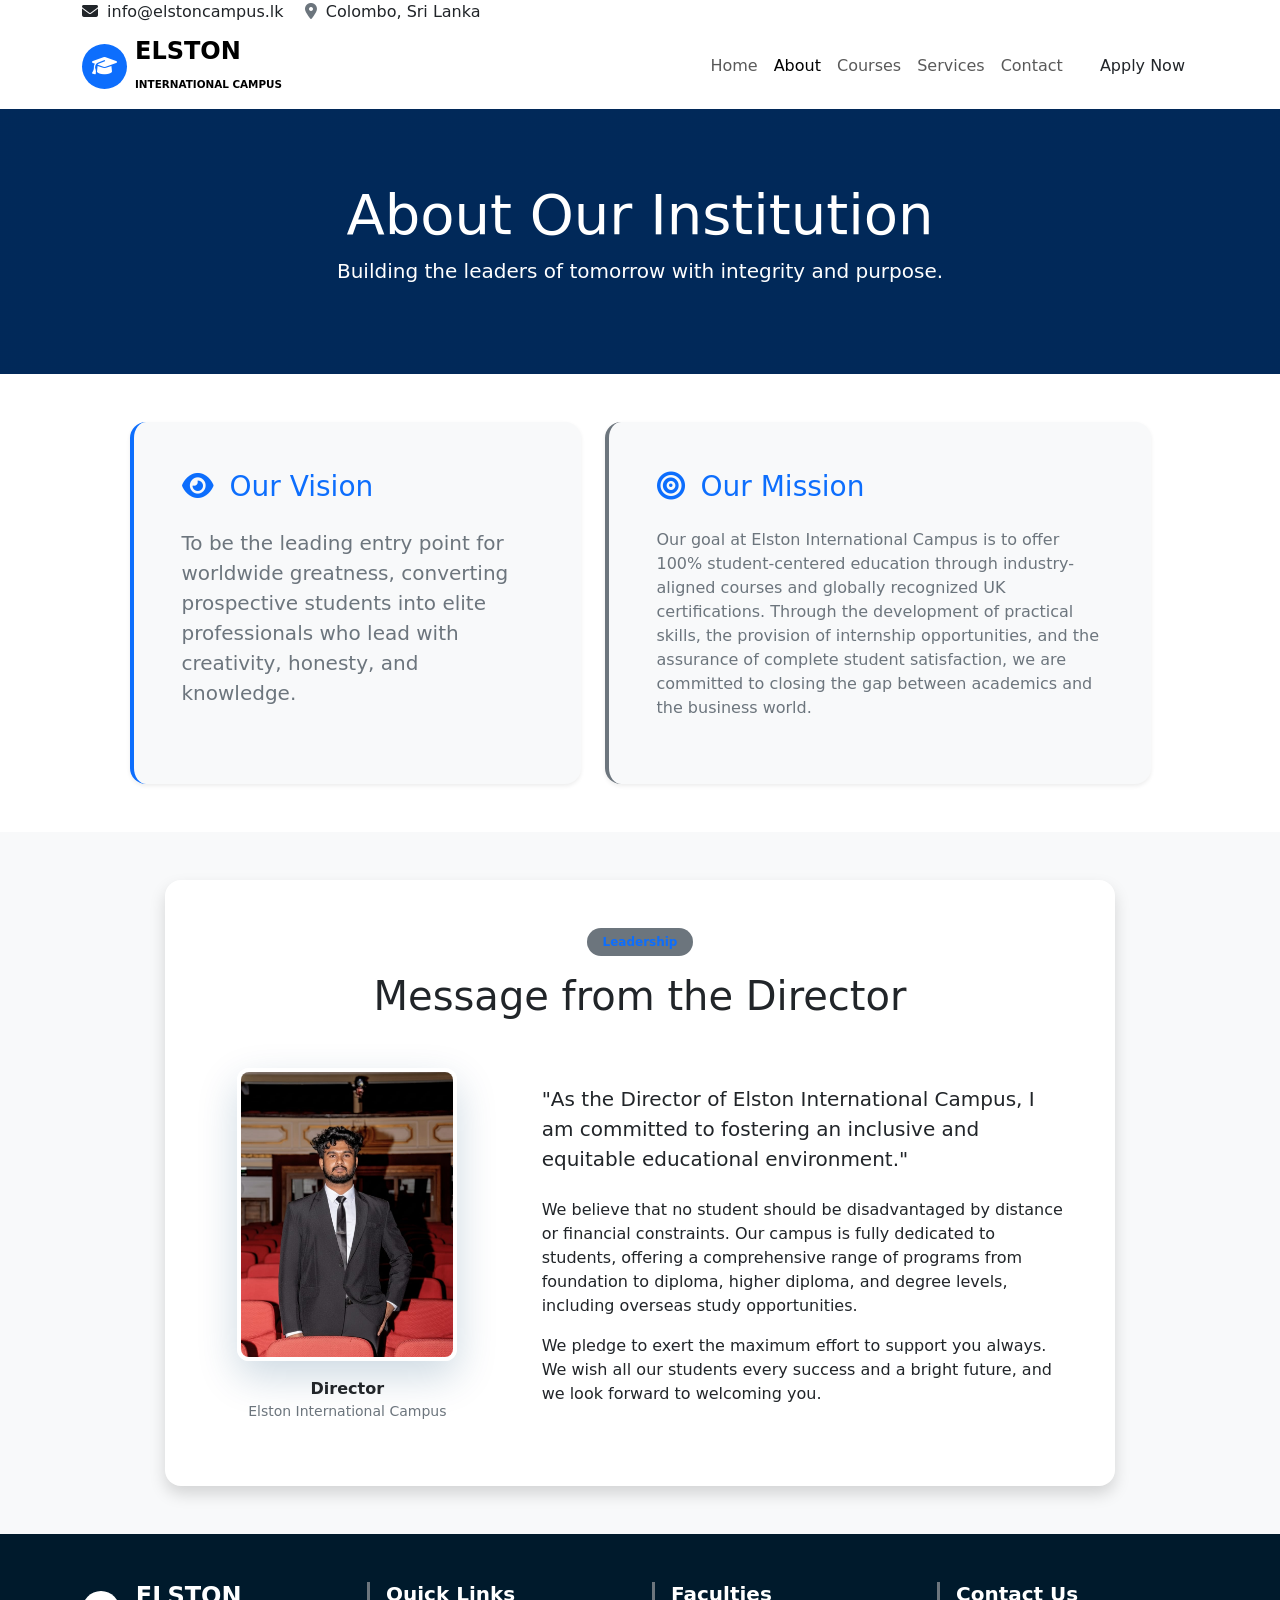
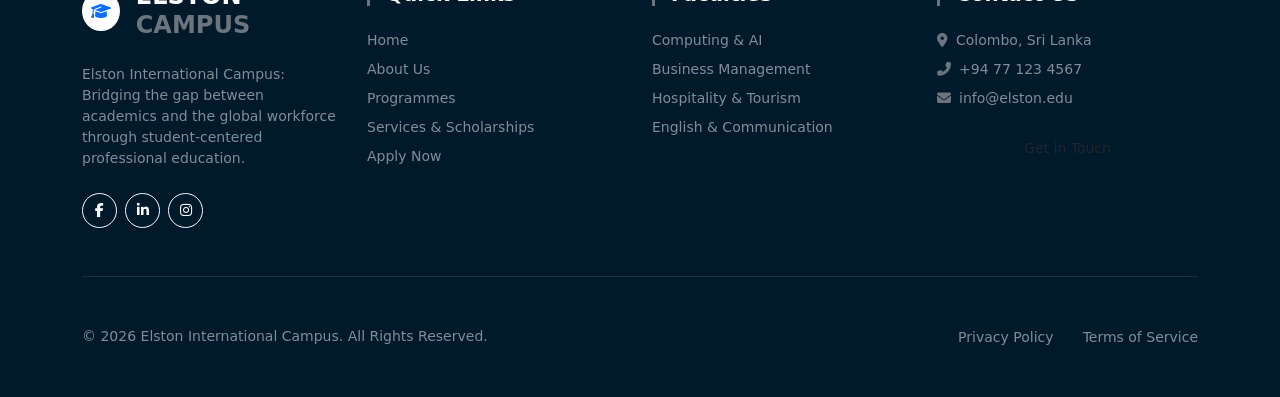
==== about.html @ e7600f5e "Add files via upload" ====
<!DOCTYPE html>
<html lang="en">

<head>
    <meta charset="UTF-8">
    <meta name="viewport" content="width=device-width, initial-scale=1.0">
    <title>About Us | Elston International Campus</title>
    <!-- Google Fonts -->
    <link
        href="https://fonts.googleapis.com/css2?family=Montserrat:wght@400;600;700;800&family=Open+Sans:wght@400;600&display=swap"
        rel="stylesheet">
    <!-- Bootstrap 5 CSS -->
    <link href="https://cdn.jsdelivr.net/npm/bootstrap@5.3.0/dist/css/bootstrap.min.css" rel="stylesheet">
    <!-- Font Awesome -->
    <link rel="stylesheet" href="https://cdnjs.cloudflare.com/ajax/libs/font-awesome/6.4.0/css/all.min.css">
    <!-- Custom CSS -->
    <link rel="stylesheet" href="assets/css/styles.css">
    <!-- AOS Animations -->
    <link href="https://unpkg.com/aos@2.3.1/dist/aos.css" rel="stylesheet">
</head>

<body>

    <!-- Header Top Bar -->
    <div class="header-top d-none d-lg-block">
        <div class="container d-flex justify-content-between align-items-center">
            <div class="contact-info">
                <span class="me-3"><i class="fas fa-envelope me-1"></i> info@elstoncampus.lk</span>
                <span><i class="fas fa-map-marker-alt me-1 text-secondary"></i> Colombo, Sri Lanka</span>
            </div>
            <div class="social-links">
                <a href="#" class="text-white me-3"><i class="fab fa-facebook-f"></i></a>
                <a href="#" class="text-white me-3"><i class="fab fa-instagram"></i></a>
                <a href="#" class="text-white"><i class="fab fa-linkedin-in"></i></a>
            </div>
        </div>
    </div>

    <!-- Navigation -->
    <nav class="navbar navbar-expand-lg sticky-top">
        <div class="container">
            <a class="navbar-brand d-flex align-items-center" href="index.html">
                <div class="bg-primary text-white p-2 rounded-circle me-2 d-flex align-items-center justify-content-center"
                    style="width: 45px; height: 45px;">
                    <i class="fas fa-graduation-cap"></i>
                </div>
                <div>
                    <span class="h4 mb-0 fw-bold d-block" style="color: var(--primary-color);">ELSTON</span>
                    <small class="text-uppercase tracking-wider"
                        style="font-size: 0.65rem; color: var(--secondary-color); font-weight: 700;">International
                        Campus</small>
                </div>
            </a>
            <button class="navbar-toggler border-0" type="button" data-bs-toggle="collapse" data-bs-target="#navbarNav">
                <span class="navbar-toggler-icon"></span>
            </button>
            <div class="collapse navbar-collapse" id="navbarNav">
                <ul class="navbar-nav ms-auto align-items-center">
                    <li class="nav-item"><a class="nav-link" href="index.html">Home</a></li>
                    <li class="nav-item"><a class="nav-link active" href="about.html">About</a></li>
                    <li class="nav-item"><a class="nav-link" href="courses.html">Courses</a></li>
                    <li class="nav-item"><a class="nav-link" href="services.html">Services</a></li>
                    <li class="nav-item"><a class="nav-link" href="contact.html">Contact</a></li>
                    <li class="nav-item ms-lg-3">
                        <a href="contact.html" class="btn btn-primary-sliit">Apply Now</a>
                    </li>
                </ul>
            </div>
        </div>
    </nav>

    <!-- Page Header -->
    <section class="bg-primary py-5 text-white"
        style="background: linear-gradient(rgba(0,33,71,0.9), rgba(0,33,71,0.9)), url('https://images.unsplash.com/photo-1523050854058-8df90110c9f1?auto=format&fit=crop&q=80&w=1200') center/cover;">
        <div class="container py-4 text-center">
            <h1 class="display-4" data-aos="fade-down">About Our Institution</h1>
            <p class="lead" data-aos="fade-up">Building the leaders of tomorrow with integrity and purpose.</p>
        </div>
    </section>

    <!-- Vision & Mission -->
    <section class="py-5 bg-white">
        <div class="container">
            <div class="row g-4 justify-content-center">
                <div class="col-lg-5" data-aos="fade-right">
                    <div class="p-5 rounded-4 bg-light h-100 shadow-sm border-start border-primary border-4">
                        <h2 class="h3 mb-4 text-primary"><i class="fas fa-eye me-3"></i>Our Vision</h2>
                        <p class="lead text-secondary">To be the leading entry point for worldwide greatness, converting
                            prospective students into elite professionals who lead with creativity, honesty, and
                            knowledge.</p>
                    </div>
                </div>
                <div class="col-lg-6" data-aos="fade-left">
                    <div class="p-5 rounded-4 bg-light h-100 shadow-sm border-start border-secondary border-4">
                        <h2 class="h3 mb-4 text-primary"><i class="fas fa-bullseye me-3"></i>Our Mission</h2>
                        <p class="text-secondary">Our goal at Elston International Campus is to offer 100%
                            student-centered education through industry-aligned courses and globally recognized UK
                            certifications. Through the development of practical skills, the provision of internship
                            opportunities, and the assurance of complete student satisfaction, we are committed to
                            closing the gap between academics and the business world.</p>
                    </div>
                </div>
            </div>
        </div>
    </section>

    <!-- Director's Message -->
    <section class="py-5 bg-light">
        <div class="container">
            <div class="row justify-content-center">
                <div class="col-lg-10 bg-white p-5 rounded-4 shadow" data-aos="fade-up">
                    <div class="text-center mb-5">
                        <span
                            class="badge bg-secondary text-primary px-3 py-2 rounded-pill uppercase mb-3">Leadership</span>
                        <h2 class="display-6">Message from the Director</h2>
                    </div>
                    <div class="row align-items-center">
                        <div class="col-md-4 mb-4 mb-md-0 text-center">
                            <div style="max-width: 220px; margin: 0 auto;">
                                <div
                                    style="border-radius: 12px; overflow: hidden; box-shadow: 0 15px 40px rgba(0,65,112,0.2); border: 4px solid #fff; aspect-ratio: 3/4;">
                                    <img src="WhatsApp Image 2026-03-03 at 6.05.38 PM.jpeg" alt="Director"
                                        style="width: 100%; height: 100%; object-fit: cover; object-position: top;">
                                </div>
                            </div>
                            <p class="mb-0 fw-bold mt-3">Director</p>
                            <p class="small text-secondary">Elston International Campus</p>
                        </div>
                        <div class="col-md-8 ps-md-5">
                            <p class="lead italic mb-4">"As the Director of Elston International Campus, I am committed
                                to fostering an inclusive and equitable educational environment."</p>
                            <p>We believe that no student should be disadvantaged by distance or financial constraints.
                                Our campus is fully dedicated to students, offering a comprehensive range of programs
                                from foundation to diploma, higher diploma, and degree levels, including overseas study
                                opportunities.</p>
                            <p>We pledge to exert the maximum effort to support you always. We wish all our students
                                every success and a bright future, and we look forward to welcoming you.</p>
                        </div>
                    </div>
                </div>
            </div>
        </div>
    </section>

    <!-- Site Footer -->
    <footer class="footer py-5 text-white" style="background-color: #001a2c;">
        <div class="container">
            <div class="row g-4">
                <div class="col-lg-3">
                    <div class="d-flex align-items-center mb-4">
                        <div class="bg-white text-primary p-2 rounded-circle me-3 d-flex align-items-center justify-content-center"
                            style="width: 40px; height: 40px;">
                            <i class="fas fa-graduation-cap"></i>
                        </div>
                        <h3 class="h4 mb-0 fw-bold text-white">ELSTON <span class="text-secondary">CAMPUS</span></h3>
                    </div>
                    <p class="small text-white-50 mb-4">Elston International Campus: Bridging the gap between academics
                        and the global workforce through student-centered professional education.</p>
                    <div class="d-flex gap-2">
                        <a href="#" class="btn btn-outline-light btn-sm rounded-circle"
                            style="width: 35px; height: 35px; padding: 6px;"><i class="fab fa-facebook-f"></i></a>
                        <a href="#" class="btn btn-outline-light btn-sm rounded-circle"
                            style="width: 35px; height: 35px; padding: 6px;"><i class="fab fa-linkedin-in"></i></a>
                        <a href="#" class="btn btn-outline-light btn-sm rounded-circle"
                            style="width: 35px; height: 35px; padding: 6px;"><i class="fab fa-instagram"></i></a>
                    </div>
                </div>
                <div class="col-lg-3">
                    <h5 class="fw-bold mb-4 border-start border-3 border-secondary ps-3">Quick Links</h5>
                    <ul class="list-unstyled footer-links small">
                        <li class="mb-2"><a href="index.html"
                                class="text-white-50 text-decoration-none hover-secondary">Home</a></li>
                        <li class="mb-2"><a href="about.html"
                                class="text-white-50 text-decoration-none hover-secondary font-bold text-white">About
                                Us</a></li>
                        <li class="mb-2"><a href="courses.html"
                                class="text-white-50 text-decoration-none hover-secondary">Programmes</a></li>
                        <li class="mb-2"><a href="services.html"
                                class="text-white-50 text-decoration-none hover-secondary">Services & Scholarships</a>
                        </li>
                        <li class="mb-2"><a href="contact.html"
                                class="text-white-50 text-decoration-none hover-secondary">Apply Now</a></li>
                    </ul>
                </div>
                <div class="col-lg-3">
                    <h5 class="fw-bold mb-4 border-start border-3 border-secondary ps-3">Faculties</h5>
                    <ul class="list-unstyled footer-links small">
                        <li class="mb-2"><a href="courses.html"
                                class="text-white-50 text-decoration-none hover-secondary">Computing & AI</a></li>
                        <li class="mb-2"><a href="courses.html"
                                class="text-white-50 text-decoration-none hover-secondary">Business Management</a></li>
                        <li class="mb-2"><a href="courses.html"
                                class="text-white-50 text-decoration-none hover-secondary">Hospitality & Tourism</a>
                        </li>
                        <li class="mb-2"><a href="courses.html"
                                class="text-white-50 text-decoration-none hover-secondary">English & Communication</a>
                        </li>
                    </ul>
                </div>
                <div class="col-lg-3">
                    <h5 class="fw-bold mb-4 border-start border-3 border-secondary ps-3">Contact Us</h5>
                    <p class="small text-white-50 mb-2"><i
                            class="fas fa-map-marker-alt me-2 text-secondary"></i>Colombo, Sri Lanka</p>
                    <p class="small text-white-50 mb-2"><i class="fas fa-phone-alt me-2 text-secondary"></i>+94 77 123
                        4567</p>
                    <p class="small text-white-50 mb-4"><i
                            class="fas fa-envelope me-2 text-secondary"></i>info@elston.edu</p>
                    <a href="contact.html" class="btn btn-primary-sliit btn-sm w-100">Get in Touch</a>
                </div>
            </div>
            <hr class="my-5 border-white-10" style="opacity: 0.1;">
            <div class="row align-items-center">
                <div class="col-md-6 text-center text-md-start">
                    <p class="small text-white-50 mb-0">&copy; 2026 Elston International Campus. All Rights Reserved.
                    </p>
                </div>
                <div class="col-md-6 text-center text-md-end mt-3 mt-md-0">
                    <a href="#" class="text-white-50 small text-decoration-none me-4 hover-secondary">Privacy Policy</a>
                    <a href="#" class="text-white-50 small text-decoration-none hover-secondary">Terms of Service</a>
                </div>
            </div>
        </div>
    </footer>

    <!-- Bootstrap & Scripts -->
    <script src="https://cdn.jsdelivr.net/npm/bootstrap@5.3.0/dist/js/bootstrap.bundle.min.js"></script>
    <script src="https://unpkg.com/aos@2.3.1/dist/aos.js"></script>
    <script>
        AOS.init({ duration: 1000, once: true });
    </script>
</body>

</html>
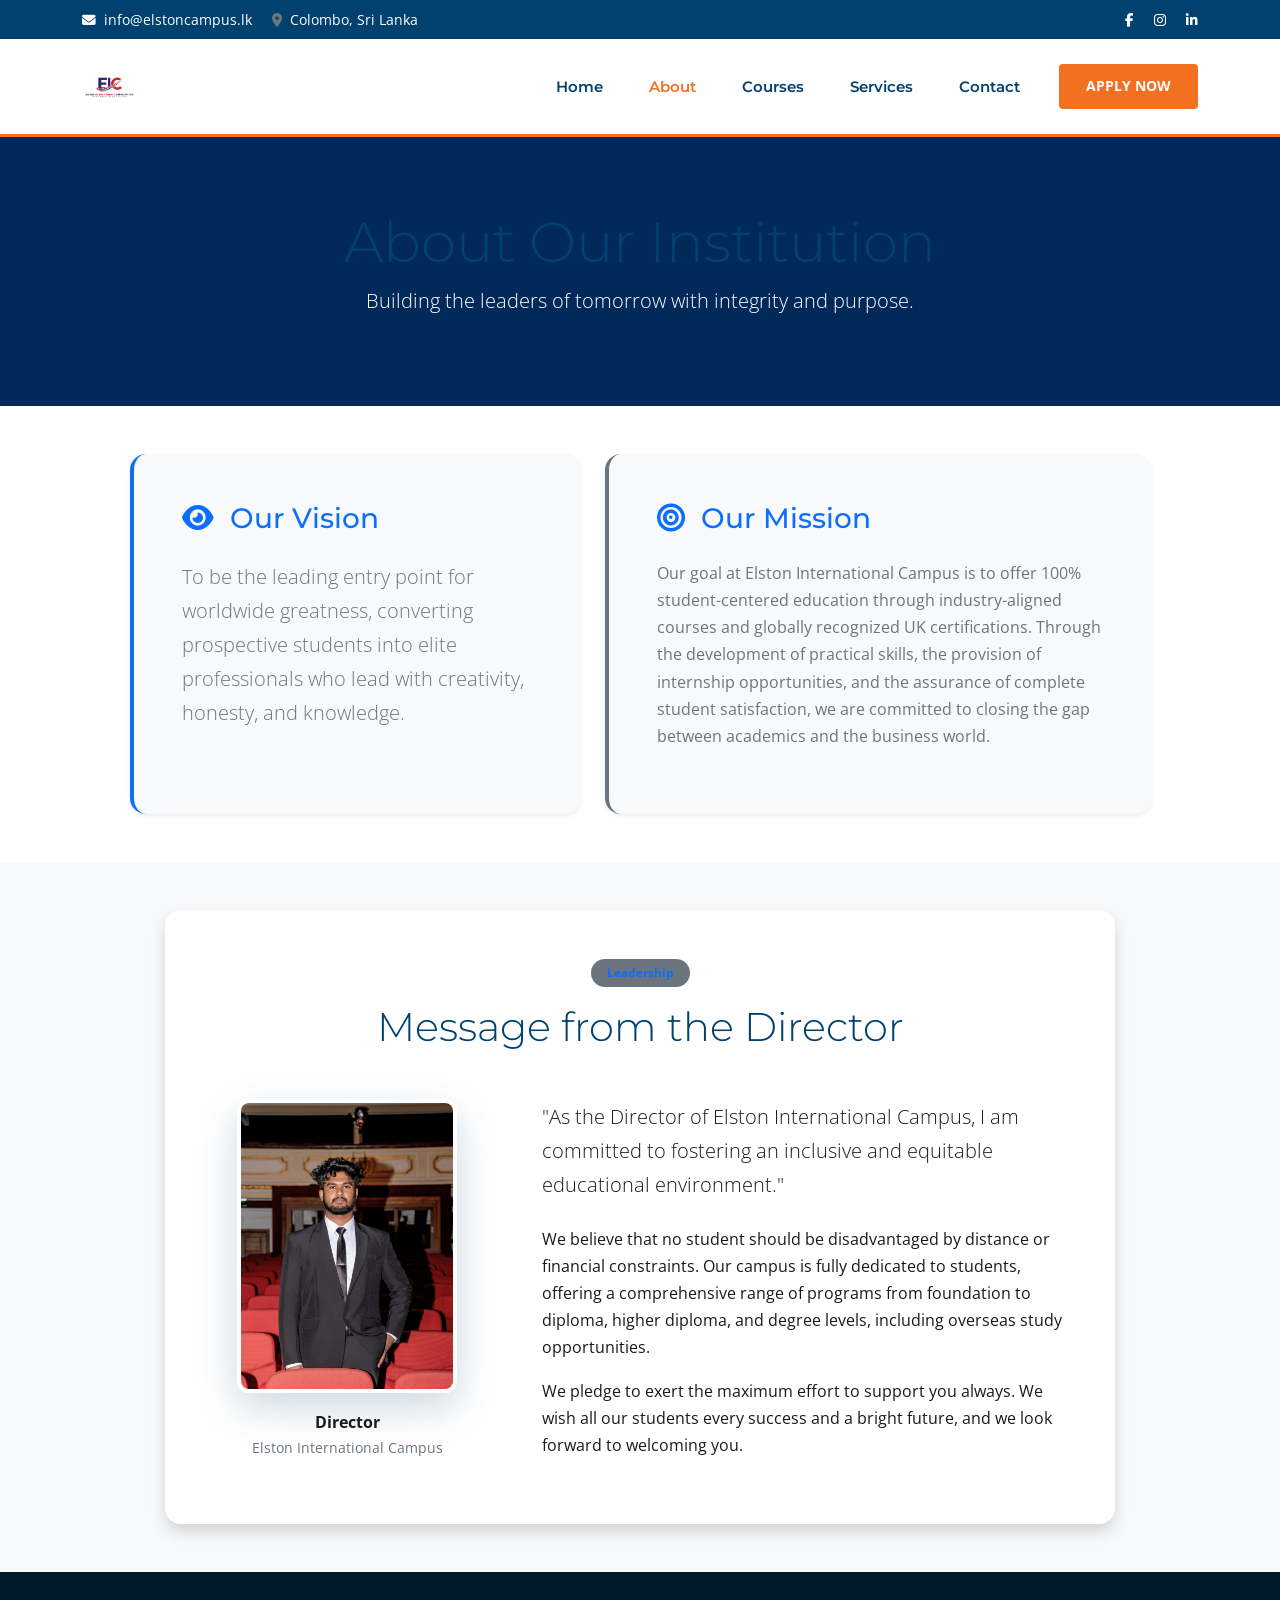
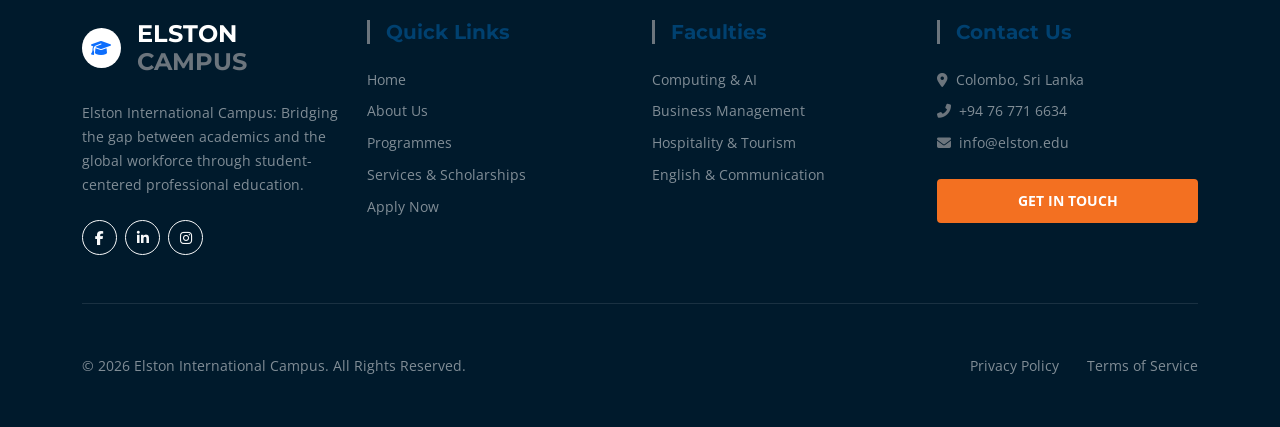
==== commit 5fd058bc: "Update about.html" ====
--- a/about.html
+++ b/about.html
@@ -40,16 +40,8 @@
     <nav class="navbar navbar-expand-lg sticky-top">
         <div class="container">
             <a class="navbar-brand d-flex align-items-center" href="index.html">
-                <div class="bg-primary text-white p-2 rounded-circle me-2 d-flex align-items-center justify-content-center"
-                    style="width: 45px; height: 45px;">
-                    <i class="fas fa-graduation-cap"></i>
-                </div>
-                <div>
-                    <span class="h4 mb-0 fw-bold d-block" style="color: var(--primary-color);">ELSTON</span>
-                    <small class="text-uppercase tracking-wider"
-                        style="font-size: 0.65rem; color: var(--secondary-color); font-weight: 700;">International
-                        Campus</small>
-                </div>
+                <img src="square logo.png" alt="Elston International Campus"
+                    style="height: 55px; width: 55px; object-fit: contain;">
             </a>
             <button class="navbar-toggler border-0" type="button" data-bs-toggle="collapse" data-bs-target="#navbarNav">
                 <span class="navbar-toggler-icon"></span>
@@ -201,8 +193,8 @@
                     <h5 class="fw-bold mb-4 border-start border-3 border-secondary ps-3">Contact Us</h5>
                     <p class="small text-white-50 mb-2"><i
                             class="fas fa-map-marker-alt me-2 text-secondary"></i>Colombo, Sri Lanka</p>
-                    <p class="small text-white-50 mb-2"><i class="fas fa-phone-alt me-2 text-secondary"></i>+94 77 123
-                        4567</p>
+                    <p class="small text-white-50 mb-2"><i class="fas fa-phone-alt me-2 text-secondary"></i>+94 76 771
+                        6634</p>
                     <p class="small text-white-50 mb-4"><i
                             class="fas fa-envelope me-2 text-secondary"></i>info@elston.edu</p>
                     <a href="contact.html" class="btn btn-primary-sliit btn-sm w-100">Get in Touch</a>
@@ -230,4 +222,4 @@
     </script>
 </body>
 
-</html>+</html>
--- a/assets/css/styles.css
+++ b/assets/css/styles.css
@@ -0,0 +1,464 @@
+@import url('https://fonts.googleapis.com/css2?family=Montserrat:wght@400;600;700;800&family=Open+Sans:wght@400;600&display=swap');
+
+:root {
+    /* SLIIT Inspired Palette */
+    --primary-color: #004170;
+    /* deep SLIIT blue */
+    --secondary-color: #F37021;
+    /* vibrant orange */
+    --accent-color: #006ebc;
+
+    /* Text Colors */
+    --text-dark: #1a1a1a;
+    --text-light: #595959;
+    --white: #ffffff;
+    --bg-light: #f4f7f9;
+
+    /* Effects */
+    --shadow-soft: 0 4px 20px rgba(0, 0, 0, 0.08);
+    --shadow-md: 0 10px 40px rgba(0, 0, 0, 0.12);
+    --transition-base: all 0.4s cubic-bezier(0.165, 0.84, 0.44, 1);
+}
+
+body {
+    font-family: 'Open Sans', sans-serif;
+    color: var(--text-dark);
+    line-height: 1.7;
+    overflow-x: hidden;
+    background-color: var(--white);
+}
+
+h1,
+h2,
+h3,
+h4,
+h5,
+h6 {
+    font-family: 'Montserrat', sans-serif;
+    font-weight: 700;
+    color: var(--primary-color);
+}
+
+/* Header & Navigation */
+.header-top {
+    background: var(--primary-color);
+    color: var(--white);
+    padding: 8px 0;
+    font-size: 0.85rem;
+}
+
+.navbar {
+    background: var(--white) !important;
+    padding: 15px 0;
+    box-shadow: 0 2px 10px rgba(0, 0, 0, 0.05);
+    transition: var(--transition-base);
+}
+
+.navbar.sticky-top {
+    border-bottom: 3px solid var(--secondary-color);
+}
+
+.nav-link {
+    font-weight: 600;
+    font-family: 'Montserrat', sans-serif;
+    color: var(--primary-color) !important;
+    margin: 0 15px;
+    font-size: 0.95rem;
+    transition: var(--transition-base);
+}
+
+.nav-link:hover,
+.nav-link.active {
+    color: var(--secondary-color) !important;
+}
+
+/* SLIIT Style Buttons */
+.btn-primary-sliit {
+    background: var(--secondary-color);
+    color: var(--white);
+    padding: 10px 25px;
+    border-radius: 4px;
+    font-weight: 700;
+    text-transform: uppercase;
+    font-size: 0.85rem;
+    border: 2px solid var(--secondary-color);
+    transition: var(--transition-base);
+}
+
+.btn-primary-sliit:hover {
+    background: transparent;
+    color: var(--secondary-color);
+    transform: translateY(-2px);
+}
+
+.btn-outline-sliit {
+    background: transparent;
+    color: var(--primary-color);
+    padding: 10px 25px;
+    border-radius: 4px;
+    font-weight: 700;
+    text-transform: uppercase;
+    font-size: 0.85rem;
+    border: 2px solid var(--primary-color);
+    transition: var(--transition-base);
+}
+
+.btn-outline-sliit:hover {
+    background: var(--primary-color);
+    color: var(--white);
+}
+
+/* Hero Section */
+.hero-section {
+    position: relative;
+    padding: 160px 0;
+    background: linear-gradient(rgba(0, 65, 112, 0.85), rgba(0, 65, 112, 0.85)), url('https://images.unsplash.com/photo-1541339907198-e08759df9a73?auto=format&fit=crop&q=80&w=1920');
+    background-size: cover;
+    background-position: center;
+    color: var(--white);
+    clip-path: polygon(0 0, 100% 0, 100% 90%, 0 100%);
+}
+
+.hero-title {
+    font-size: 3.5rem;
+    font-weight: 800;
+    text-transform: uppercase;
+    letter-spacing: -1px;
+    color: var(--white);
+    margin-bottom: 20px;
+}
+
+/* Feature Cards */
+.course-card {
+    background: var(--white);
+    border: none;
+    border-radius: 8px;
+    box-shadow: var(--shadow-soft);
+    padding: 30px;
+    transition: var(--transition-base);
+    text-align: center;
+}
+
+.course-card:hover {
+    transform: translateY(-10px);
+    box-shadow: var(--shadow-md);
+}
+
+/* Section Header */
+.section-title {
+    position: relative;
+    margin-bottom: 50px;
+    text-transform: uppercase;
+    letter-spacing: 1px;
+}
+
+.section-title::after {
+    content: '';
+    position: absolute;
+    bottom: -15px;
+    left: 50%;
+    transform: translateX(-50%);
+    width: 60px;
+    height: 4px;
+    background: var(--secondary-color);
+}
+
+/* Footer Styling */
+footer {
+    background: #0d0d0d;
+    color: var(--white);
+    padding: 80px 0 30px;
+}
+
+.footer-link {
+    color: #b3b3b3;
+    text-decoration: none;
+    transition: var(--transition-base);
+    display: block;
+    margin-bottom: 10px;
+}
+
+.footer-link:hover {
+    color: var(--secondary-color);
+    padding-left: 5px;
+}
+
+/* ================================================
+   MOBILE RESPONSIVE STYLES
+   ================================================ */
+
+/* --- Navbar Mobile --- */
+@media (max-width: 991.98px) {
+    .navbar {
+        padding: 10px 0;
+    }
+
+    .navbar-collapse {
+        background: var(--white);
+        padding: 15px 0;
+        border-top: 2px solid var(--secondary-color);
+        margin-top: 10px;
+    }
+
+    .nav-link {
+        margin: 4px 0;
+        padding: 10px 20px !important;
+        border-radius: 4px;
+    }
+
+    .nav-link:hover {
+        background: rgba(0, 65, 112, 0.06);
+    }
+
+    .navbar-nav .btn-primary-sliit {
+        margin: 10px 20px;
+        text-align: center;
+    }
+}
+
+/* --- Hero Section Mobile --- */
+@media (max-width: 767.98px) {
+    .hero-section {
+        padding: 90px 0 110px;
+        clip-path: polygon(0 0, 100% 0, 100% 94%, 0 100%);
+    }
+
+    .hero-title {
+        font-size: 2rem;
+        letter-spacing: -0.5px;
+    }
+
+    .hero-section .lead {
+        font-size: 1rem !important;
+    }
+
+    .hero-section .btn-lg {
+        padding: 10px 20px;
+        font-size: 0.85rem;
+        margin-bottom: 10px;
+    }
+
+    .hero-section .btn-lg+.btn-lg {
+        margin-left: 0 !important;
+    }
+}
+
+@media (max-width: 575.98px) {
+    .hero-section {
+        padding: 70px 0 90px;
+    }
+
+    .hero-title {
+        font-size: 1.65rem;
+    }
+}
+
+/* --- Quick Links Mobile (remove border-end on small) --- */
+@media (max-width: 767.98px) {
+    .border-end {
+        border-right: 0 !important;
+        border-bottom: 1px solid #dee2e6 !important;
+        padding-bottom: 15px;
+        margin-bottom: 5px;
+    }
+}
+
+/* --- Section / Page Header --- */
+@media (max-width: 767.98px) {
+    section.py-5 {
+        padding-top: 2.5rem !important;
+        padding-bottom: 2.5rem !important;
+    }
+
+    .display-4 {
+        font-size: 2rem;
+    }
+
+    .display-5 {
+        font-size: 1.65rem !important;
+    }
+
+    .display-6 {
+        font-size: 1.4rem !important;
+    }
+
+    .lead {
+        font-size: 1rem !important;
+    }
+}
+
+/* --- Director Portrait (index & courses) --- */
+@media (max-width: 767.98px) {
+
+    /* index.html director */
+    [style*="width: 280px"] {
+        width: 200px !important;
+        height: 250px !important;
+    }
+
+    /* courses.html director */
+    [style*="width: 260px"] {
+        width: 200px !important;
+        height: 250px !important;
+    }
+}
+
+/* --- Course Cards (image top + text) --- */
+@media (max-width: 767.98px) {
+    .course-card:hover {
+        transform: none;
+    }
+}
+
+/* --- Section images with fixed heights --- */
+@media (max-width: 767.98px) {
+
+    img[style*="height: 380px"],
+    img[style*="height: 400px"],
+    img[style*="height: 260px"] {
+        height: 220px !important;
+    }
+
+    /* Course section school images */
+    div[style*="height: 260px"] {
+        height: 200px !important;
+    }
+}
+
+/* --- Director Message Section (courses.html) --- */
+@media (max-width: 991.98px) {
+
+    .row.align-items-center.g-5>[class*="col-lg-4"],
+    .row.align-items-center.g-5>[class*="col-lg-8"] {
+        text-align: center;
+    }
+
+    .row.align-items-center.g-5 [style*="border-left"] {
+        border-left: 0 !important;
+        border-top: 4px solid var(--secondary-color);
+        padding-left: 0 !important;
+        padding-top: 1rem;
+    }
+}
+
+/* --- Category Tags (courses.html) --- */
+@media (max-width: 575.98px) {
+    .category-tag {
+        font-size: 0.7rem !important;
+    }
+
+    .course-detail-card {
+        padding: 1.5rem !important;
+        padding-top: 2.5rem !important;
+    }
+
+    .module-item {
+        font-size: 0.78rem;
+    }
+}
+
+/* --- Contact Form --- */
+@media (max-width: 767.98px) {
+    .bg-white.p-5 {
+        padding: 1.5rem !important;
+    }
+}
+
+/* --- Services Section --- */
+@media (max-width: 991.98px) {
+    .flex-row-reverse {
+        flex-direction: column !important;
+    }
+}
+
+/* --- Footer Mobile --- */
+@media (max-width: 991.98px) {
+    footer.footer {
+        padding-top: 2.5rem !important;
+        padding-bottom: 1.5rem !important;
+    }
+
+    footer .col-lg-3 {
+        border-bottom: 1px solid rgba(255, 255, 255, 0.07);
+        padding-bottom: 1.2rem;
+    }
+
+    footer .col-lg-3:last-child {
+        border-bottom: none;
+    }
+}
+
+/* --- About Page Director Card (p-5 padding) --- */
+@media (max-width: 767.98px) {
+    .col-lg-10.bg-white.p-5 {
+        padding: 1.5rem !important;
+    }
+
+    .p-5.rounded-4 {
+        padding: 1.25rem !important;
+    }
+}
+
+/* --- Breadcrumb --- */
+@media (max-width: 575.98px) {
+    .breadcrumb-item+.breadcrumb-item::before {
+        padding: 0 4px;
+    }
+}
+
+/* --- General utility for mobile centering --- */
+@media (max-width: 767.98px) {
+    .text-lg-end {
+        text-align: center !important;
+    }
+
+    .ps-lg-5 {
+        padding-left: 0 !important;
+    }
+}
+
+/* --- Quick Links responsive border utilities --- */
+@media (min-width: 768px) {
+    .border-end-md {
+        border-right: 1px solid #dee2e6 !important;
+    }
+
+    .border-md-bottom-0 {
+        border-bottom: 0 !important;
+    }
+}
+
+@media (max-width: 767.98px) {
+    .border-bottom:last-child {
+        border-bottom: 0 !important;
+    }
+}
+
+/* --- btn-premium (used in index & contact) --- */
+.btn-premium {
+    background: var(--primary-color);
+    color: var(--white);
+    padding: 12px 30px;
+    border-radius: 4px;
+    font-weight: 700;
+    text-transform: uppercase;
+    font-size: 0.85rem;
+    border: 2px solid var(--primary-color);
+    transition: var(--transition-base);
+    display: inline-block;
+}
+
+.btn-premium:hover {
+    background: transparent;
+    color: var(--primary-color);
+    transform: translateY(-2px);
+}
+
+/* --- Ensure images in course section are always full-width on mobile --- */
+@media (max-width: 575.98px) {
+
+    .col-lg-5 img,
+    .col-lg-4 img {
+        height: 200px !important;
+    }
+}
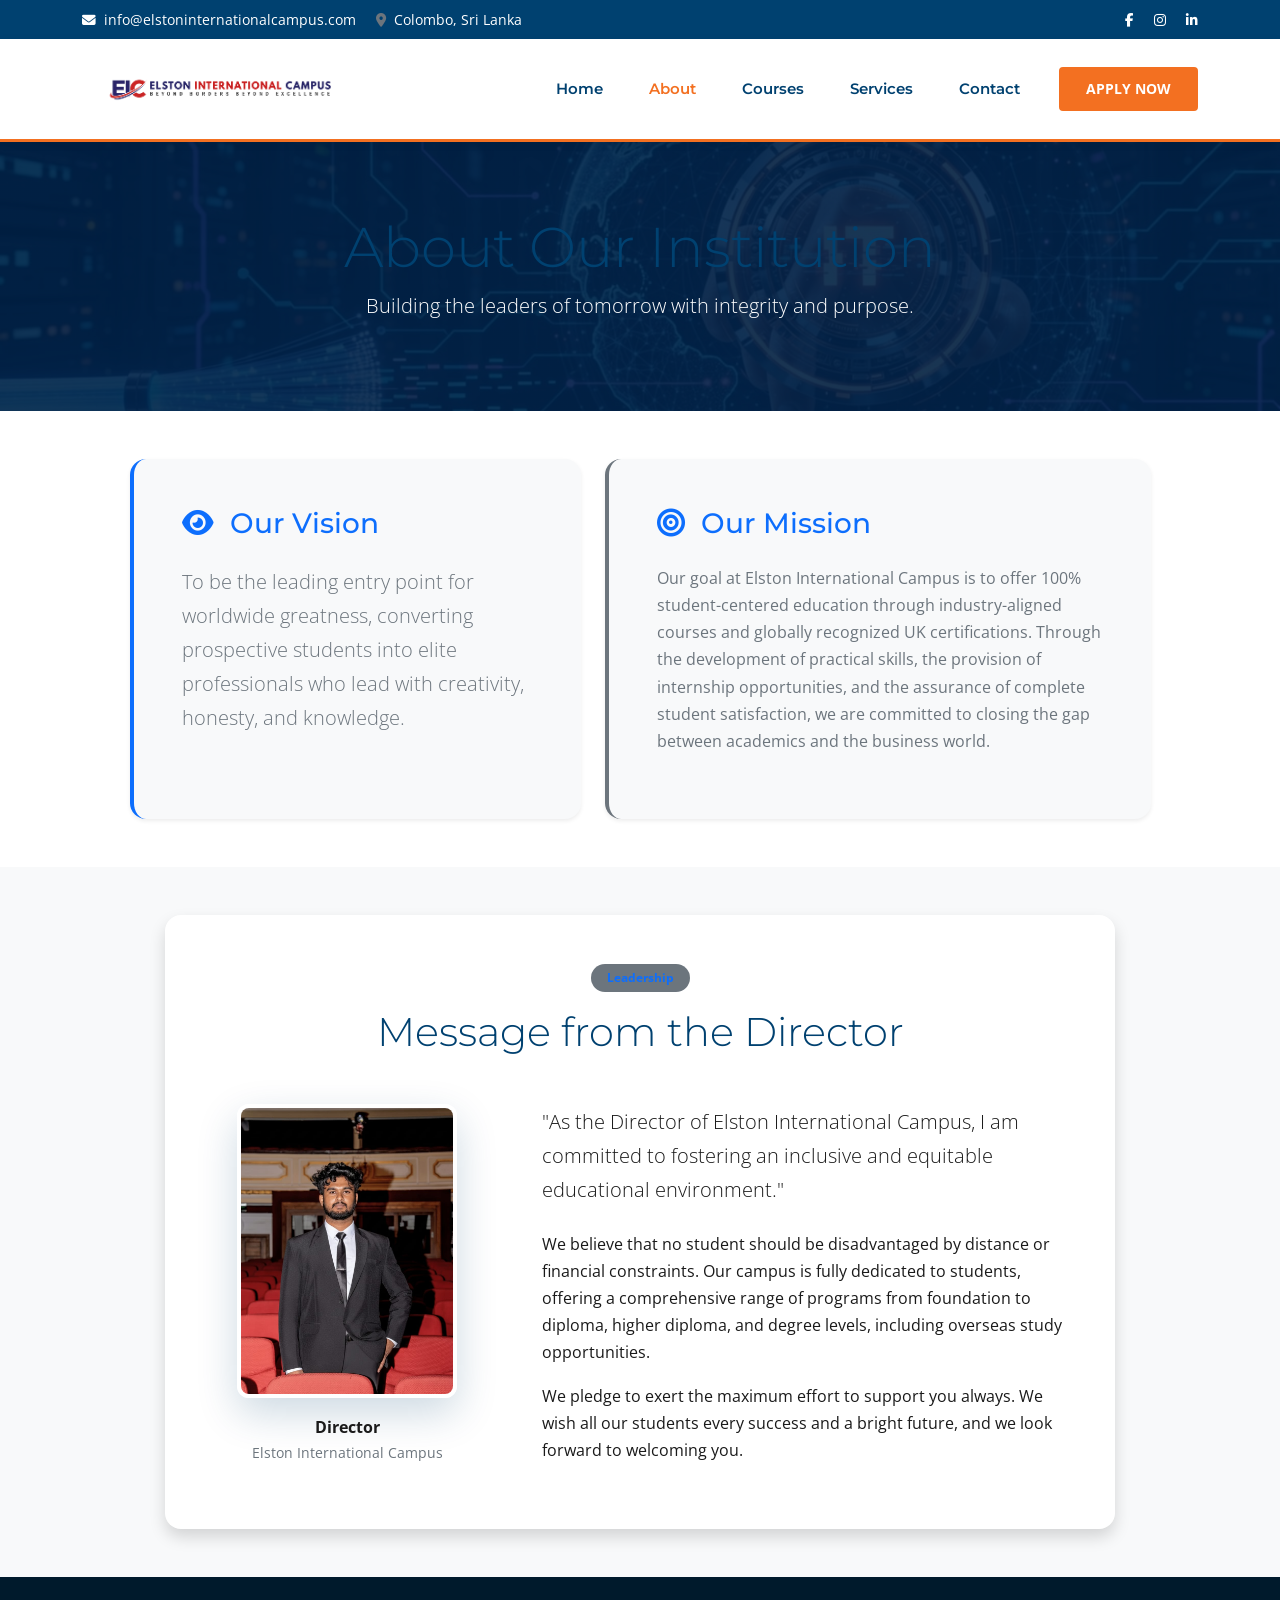
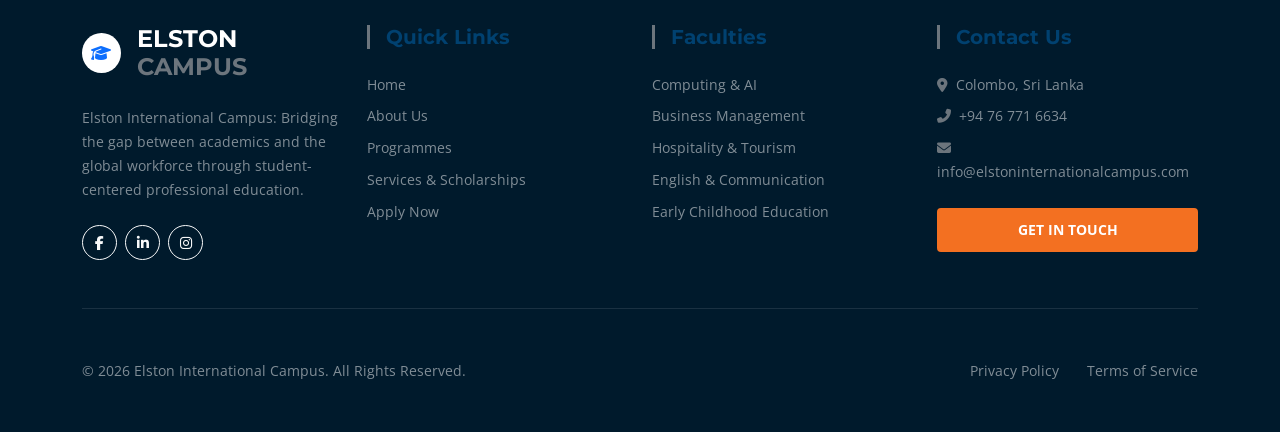
==== commit 4454a929: "Update about.html" ====
--- a/about.html
+++ b/about.html
@@ -25,7 +25,7 @@
     <div class="header-top d-none d-lg-block">
         <div class="container d-flex justify-content-between align-items-center">
             <div class="contact-info">
-                <span class="me-3"><i class="fas fa-envelope me-1"></i> info@elstoncampus.lk</span>
+                <span class="me-3"><i class="fas fa-envelope me-1"></i> info@elstoninternationalcampus.com</span>
                 <span><i class="fas fa-map-marker-alt me-1 text-secondary"></i> Colombo, Sri Lanka</span>
             </div>
             <div class="social-links">
@@ -37,11 +37,12 @@
     </div>
 
     <!-- Navigation -->
-    <nav class="navbar navbar-expand-lg sticky-top">
-        <div class="container">
-            <a class="navbar-brand d-flex align-items-center" href="index.html">
-                <img src="square logo.png" alt="Elston International Campus"
-                    style="height: 55px; width: 55px; object-fit: contain;">
+    <nav class="navbar navbar-expand-lg sticky-top bg-white">
+        <div class="container">
+            <a class="navbar-brand d-flex align-items-center" href="index.html"
+                style="background-color: white; border-radius: 8px; padding: 5px 15px;">
+                <img src="finallogo.png" alt="Elston International Campus"
+                    style="height: 60px; width: auto; object-fit: contain;">
             </a>
             <button class="navbar-toggler border-0" type="button" data-bs-toggle="collapse" data-bs-target="#navbarNav">
                 <span class="navbar-toggler-icon"></span>
@@ -63,7 +64,7 @@
 
     <!-- Page Header -->
     <section class="bg-primary py-5 text-white"
-        style="background: linear-gradient(rgba(0,33,71,0.9), rgba(0,33,71,0.9)), url('https://images.unsplash.com/photo-1523050854058-8df90110c9f1?auto=format&fit=crop&q=80&w=1200') center/cover;">
+        style="background: linear-gradient(rgba(0,33,71,0.9), rgba(0,33,71,0.9)), url('WhatsApp Image 2026-03-03 at 6.16.31 PM.jpeg') center/cover;">
         <div class="container py-4 text-center">
             <h1 class="display-4" data-aos="fade-down">About Our Institution</h1>
             <p class="lead" data-aos="fade-up">Building the leaders of tomorrow with integrity and purpose.</p>
@@ -149,7 +150,8 @@
                     <p class="small text-white-50 mb-4">Elston International Campus: Bridging the gap between academics
                         and the global workforce through student-centered professional education.</p>
                     <div class="d-flex gap-2">
-                        <a href="#" class="btn btn-outline-light btn-sm rounded-circle"
+                        <a href="https://www.facebook.com/share/1BkgAfANmq/"
+                            class="btn btn-outline-light btn-sm rounded-circle"
                             style="width: 35px; height: 35px; padding: 6px;"><i class="fab fa-facebook-f"></i></a>
                         <a href="#" class="btn btn-outline-light btn-sm rounded-circle"
                             style="width: 35px; height: 35px; padding: 6px;"><i class="fab fa-linkedin-in"></i></a>
@@ -187,6 +189,9 @@
                         <li class="mb-2"><a href="courses.html"
                                 class="text-white-50 text-decoration-none hover-secondary">English & Communication</a>
                         </li>
+                        <li class="mb-2"><a href="courses.html"
+                                class="text-white-50 text-decoration-none hover-secondary">Early Childhood Education</a>
+                        </li>
                     </ul>
                 </div>
                 <div class="col-lg-3">
@@ -196,7 +201,7 @@
                     <p class="small text-white-50 mb-2"><i class="fas fa-phone-alt me-2 text-secondary"></i>+94 76 771
                         6634</p>
                     <p class="small text-white-50 mb-4"><i
-                            class="fas fa-envelope me-2 text-secondary"></i>info@elston.edu</p>
+                            class="fas fa-envelope me-2 text-secondary"></i>info@elstoninternationalcampus.com</p>
                     <a href="contact.html" class="btn btn-primary-sliit btn-sm w-100">Get in Touch</a>
                 </div>
             </div>
